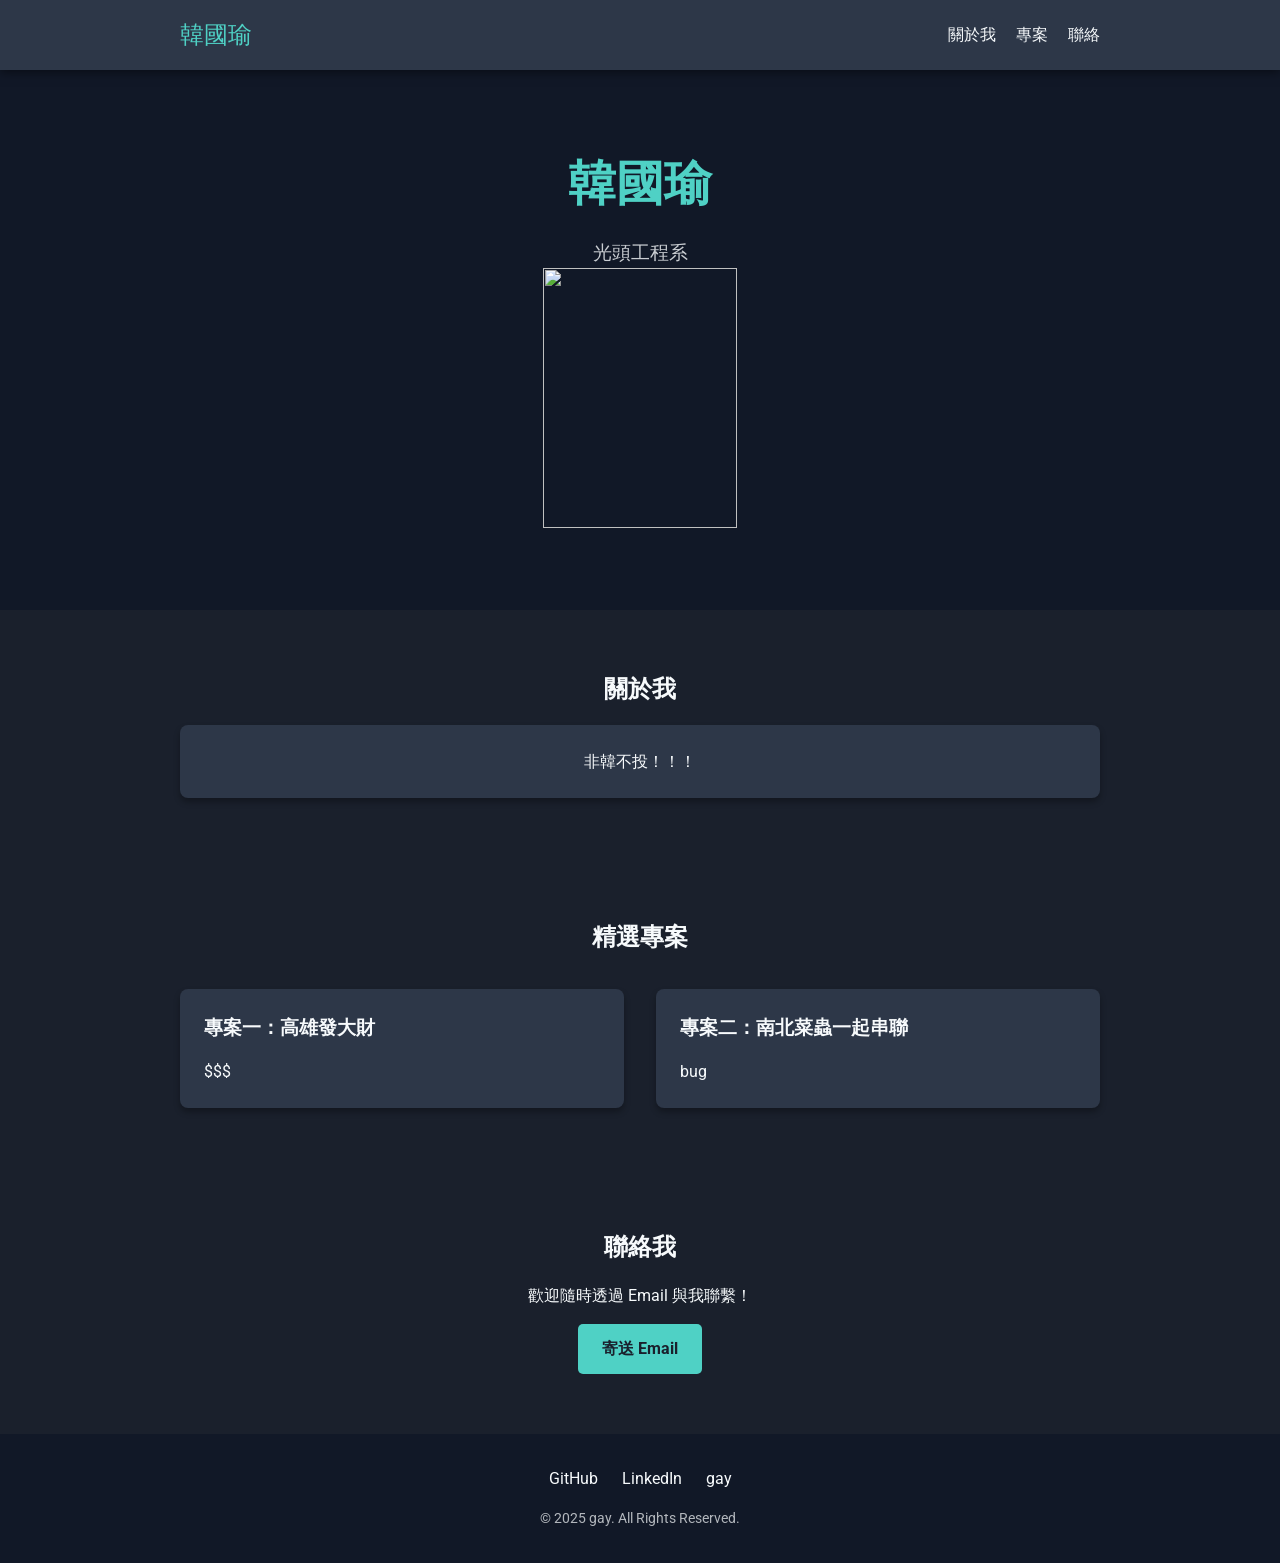
==== index.html @ 5ef73fe4 "Update index.html" ====
<!DOCTYPE html>
<html lang="zh-TW">
<head>
    <meta charset="UTF-8">
    <meta name="viewport" content="width=device-width, initial-scale=1.0">
    <title>禿子跟著月亮走，我們跟著禿子走</title>
    
    <!-- 引入 Google Fonts -->
    <link rel="preconnect" href="https://fonts.googleapis.com">
    <link rel="preconnect" href="https://fonts.gstatic.com" crossorigin>
    <link href="https://fonts.googleapis.com/css2?family=Montserrat:wght@700&family=Roboto:wght@400;500&display=swap" rel="stylesheet">
    
    <!-- 連結外部 CSS 樣式表 -->
    <link rel="stylesheet" href="style.css">
</head>
<body>

    <!-- 導覽列 -->
    <nav class="navbar">
        <div class="container">
            <a href="#" class="logo">韓國瑜</a>
            <ul class="nav-links">
                <li><a href="#about">關於我</a></li>
                <li><a href="#projects">專案</a></li>
                <li><a href="#contact">聯絡</a></li>
            </ul>
        </div>
    </nav>

    <!-- 英雄區塊 -->
    <header id="hero" class="hero-section">
        <div class="container">
            <h1>韓國瑜</h1>
            <p class="subtitle">光頭工程系</p>
            <img src="https://encrypted-tbn0.gstatic.com/images?q=tbn:ANd9GcT1mJKyTBQ89hwKA9P3CpMjrcqdMRvfdkyYrA&s" width="194" height="260">
        </div>
    </header>

    <main>
        <!-- 關於我 -->
        <section id="about" class="about-section">
            <div class="container">
                <h2>關於我</h2>
                <!-- 將自我介紹文字放入卡片中 -->
                <div class="project-card">
                    <p>
                        非韓不投！！！
                    </p>
                </div>
            </div>
        </section>

        <!-- 專案 -->
        <section id="projects" class="projects-section">
            <div class="container">
                <h2>精選專案</h2>
                <div class="project-grid">
                    <div class="project-card">
                        <h3>專案一：高雄發大財</h3>
                        <p>$$$</p>
                    </div>
                    <div class="project-card">
                        <h3>專案二：南北菜蟲一起串聯</h3>
                        <p>bug</p>
                    </div>
                </div>
            </div>
        </section>

        <!-- 聯絡方式 -->
        <section id="contact" class="contact-section">
            <div class="container">
                <h2>聯絡我</h2>
                <p>歡迎隨時透過 Email 與我聯繫！</p>
                <a href="mailto:gay@gmail.com" class="btn">寄送 Email</a>
            </div>
        </section>
    </main>

    <!-- 頁尾 -->
    <footer class="footer">
        <div class="container">
            <div class="social-links">
                <a href="https://github.com" target="_blank">GitHub</a>
                <a href="https://linkedin.com" target="_blank">LinkedIn</a>
                <a href="https://www.youtube.com/watch?v=dQw4w9WgXcQ" target="_blank">gay</a>
            </div>
            <p class="copyright">&copy; 2025 gay. All Rights Reserved.</p>
        </div>
    </footer>

</body>
</html>
---- style.css ----
/* --- 全域設定與變數 --- */
:root {
    --bg-color: #1a202c;
    --card-bg-color: #2d3748;
    --primary-color: #4fd1c5;
    --text-color: #f7fafc;
    --font-heading: 'Montserrat', sans-serif;
    --font-body: 'Roboto', sans-serif;
}

/* --- 通用樣式 --- */
* {
    margin: 0;
    padding: 0;
    box-sizing: border-box;
}

html {
    scroll-behavior: smooth; /* 讓頁內跳轉有平滑過渡效果 */
}

body {
    font-family: var(--font-body);
    background-color: var(--bg-color);
    color: var(--text-color);
    line-height: 1.6;
}

.container {
    max-width: 960px;
    margin: 0 auto;
    padding: 0 20px;
}

h1, h2, h3 {
    font-family: var(--font-heading);
    margin-bottom: 1rem;
}

section {
    padding: 60px 0;
}

/* --- 導覽列 --- */
.navbar {
    background-color: var(--card-bg-color);
    padding: 1rem 0;
    position: sticky;
    top: 0;
    z-index: 10;
    box-shadow: 0 2px 10px rgba(0, 0, 0, 0.5);
}

.navbar .container {
    display: flex;
    justify-content: space-between;
    align-items: center;
}

.navbar .logo {
    font-family: var(--font-heading);
    color: var(--primary-color);
    text-decoration: none;
    font-size: 1.5rem;
}

.nav-links {
    display: flex;
    list-style: none;
}

.nav-links li {
    margin-left: 20px;
}

.nav-links a {
    color: var(--text-color);
    text-decoration: none;
    transition: color 0.3s ease;
}

.nav-links a:hover {
    color: var(--primary-color);
}

/* --- 英雄區塊 --- */
.hero-section {
    height: 60vh;
    display: flex;
    justify-content: center;
    align-items: center;
    text-align: center;
    background-color: #111827; /* 比背景更深的顏色 */
}

.hero-section h1 {
    font-size: 3rem;
    color: var(--primary-color);
}

.hero-section .subtitle {
    font-size: 1.2rem;
    color: var(--text-color);
    opacity: 0.8;
}

/* --- 關於我 & 聯絡區塊 --- */
.about-section, .contact-section {
    text-align: center;
}

/* --- 專案區塊 --- */
.projects-section h2 {
    text-align: center;
}

.project-grid {
    display: grid;
    grid-template-columns: repeat(auto-fit, minmax(300px, 1fr));
    gap: 2rem;
    margin-top: 2rem;
}

.project-card {
    background-color: var(--card-bg-color);
    padding: 1.5rem;
    border-radius: 8px;
    box-shadow: 0 4px 6px rgba(0, 0, 0, 0.3);
    transition: transform 0.3s ease, box-shadow 0.3s ease;
}

.project-card:hover {
    transform: translateY(-5px);
    box-shadow: 0 8px 15px rgba(0, 0, 0, 0.4);
}

/* --- 按鈕 --- */
.btn {
    display: inline-block;
    background-color: var(--primary-color);
    color: var(--bg-color);
    padding: 12px 24px;
    border-radius: 5px;
    text-decoration: none;
    font-weight: bold;
    margin-top: 1rem;
    transition: background-color 0.3s ease;
}

.btn:hover {
    background-color: #38b2ac; /* 加深一點的強調色 */
}

/* --- 頁尾 --- */
.footer {
    background-color: #111827;
    text-align: center;
    padding: 2rem 0;
}

.social-links a {
    color: var(--text-color);
    margin: 0 10px;
    text-decoration: none;
    transition: color 0.3s ease;
}

.social-links a:hover {
    color: var(--primary-color);
}

.copyright {
    margin-top: 1rem;
    font-size: 0.9rem;
    opacity: 0.7;
}

/* --- 響應式設計 --- */
@media (max-width: 600px) {
    .navbar .container {
        flex-direction: column;
    }

    .nav-links {
        margin-top: 1rem;
    }

    .hero-section h1 {
        font-size: 2.5rem;
    }
}
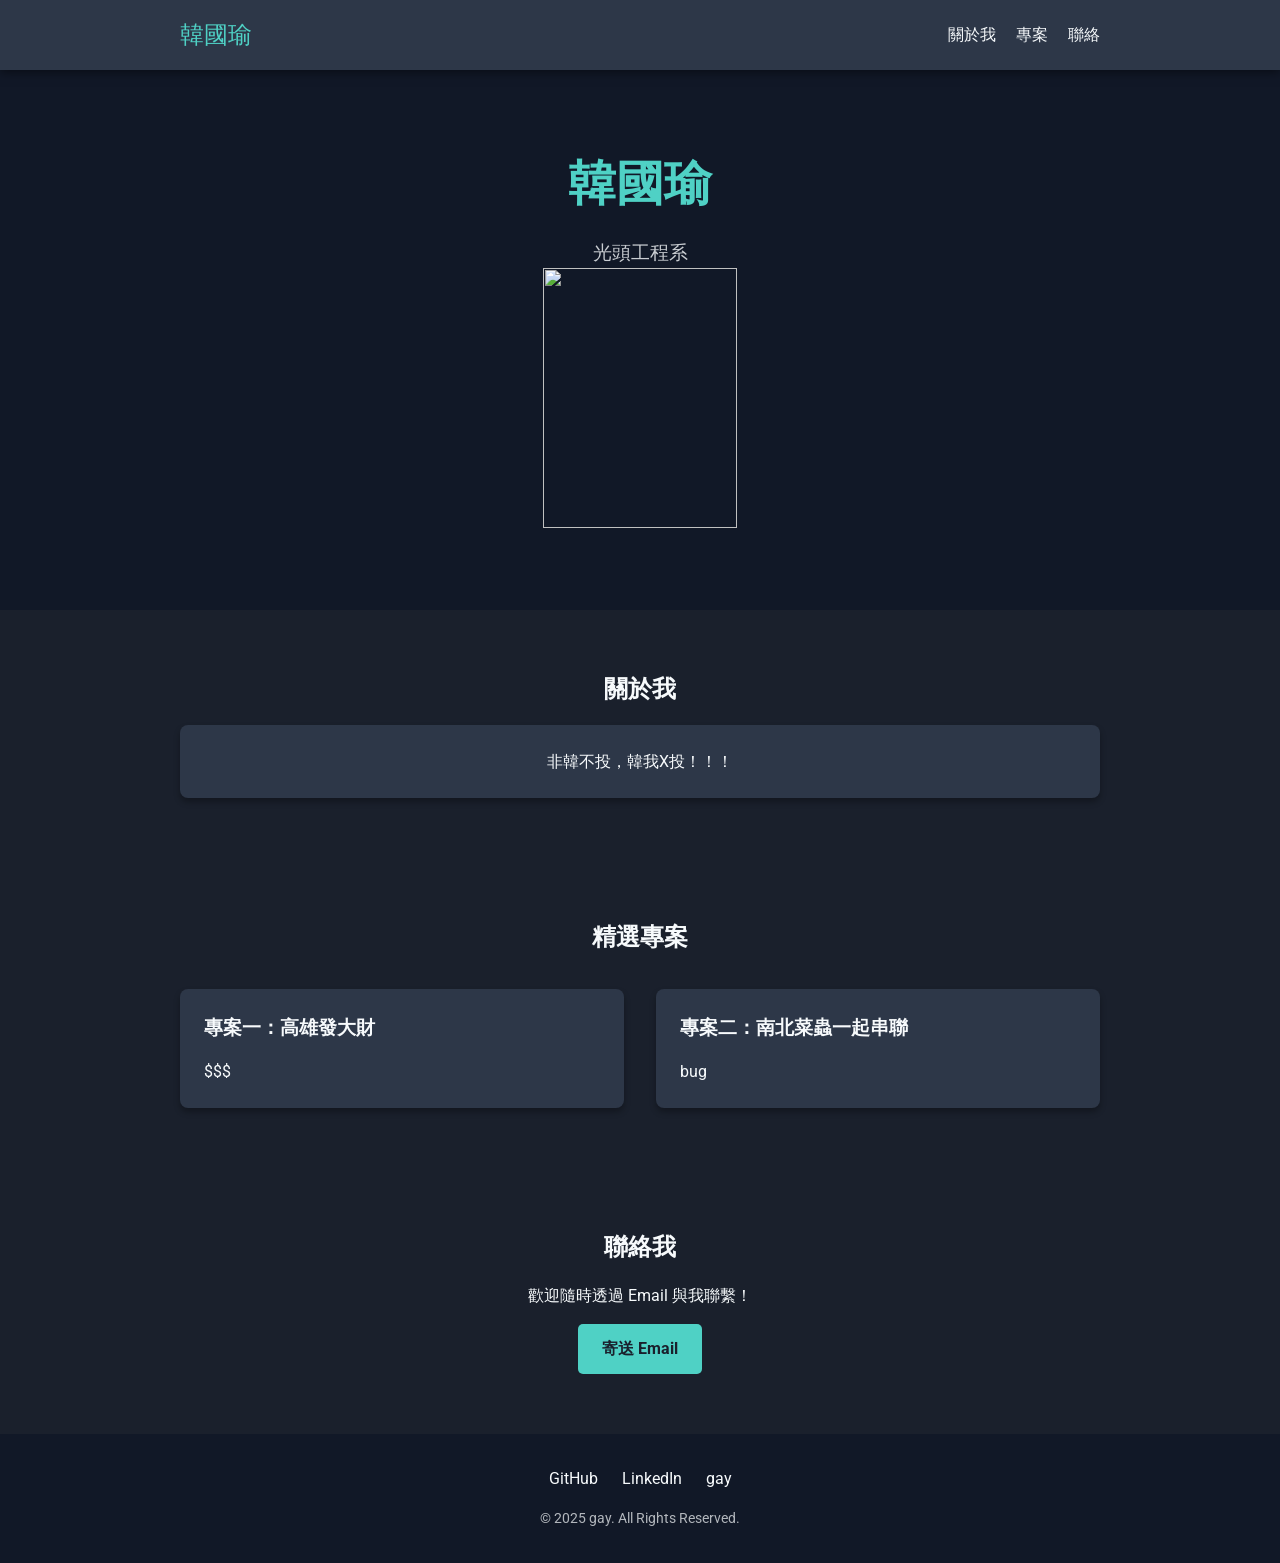
==== commit 49801e07: "Update index.html" ====
--- a/index.html
+++ b/index.html
@@ -44,7 +44,7 @@
                 <!-- 將自我介紹文字放入卡片中 -->
                 <div class="project-card">
                     <p>
-                        非韓不投！！！
+                        非韓不投，韓我X投！！！
                     </p>
                 </div>
             </div>
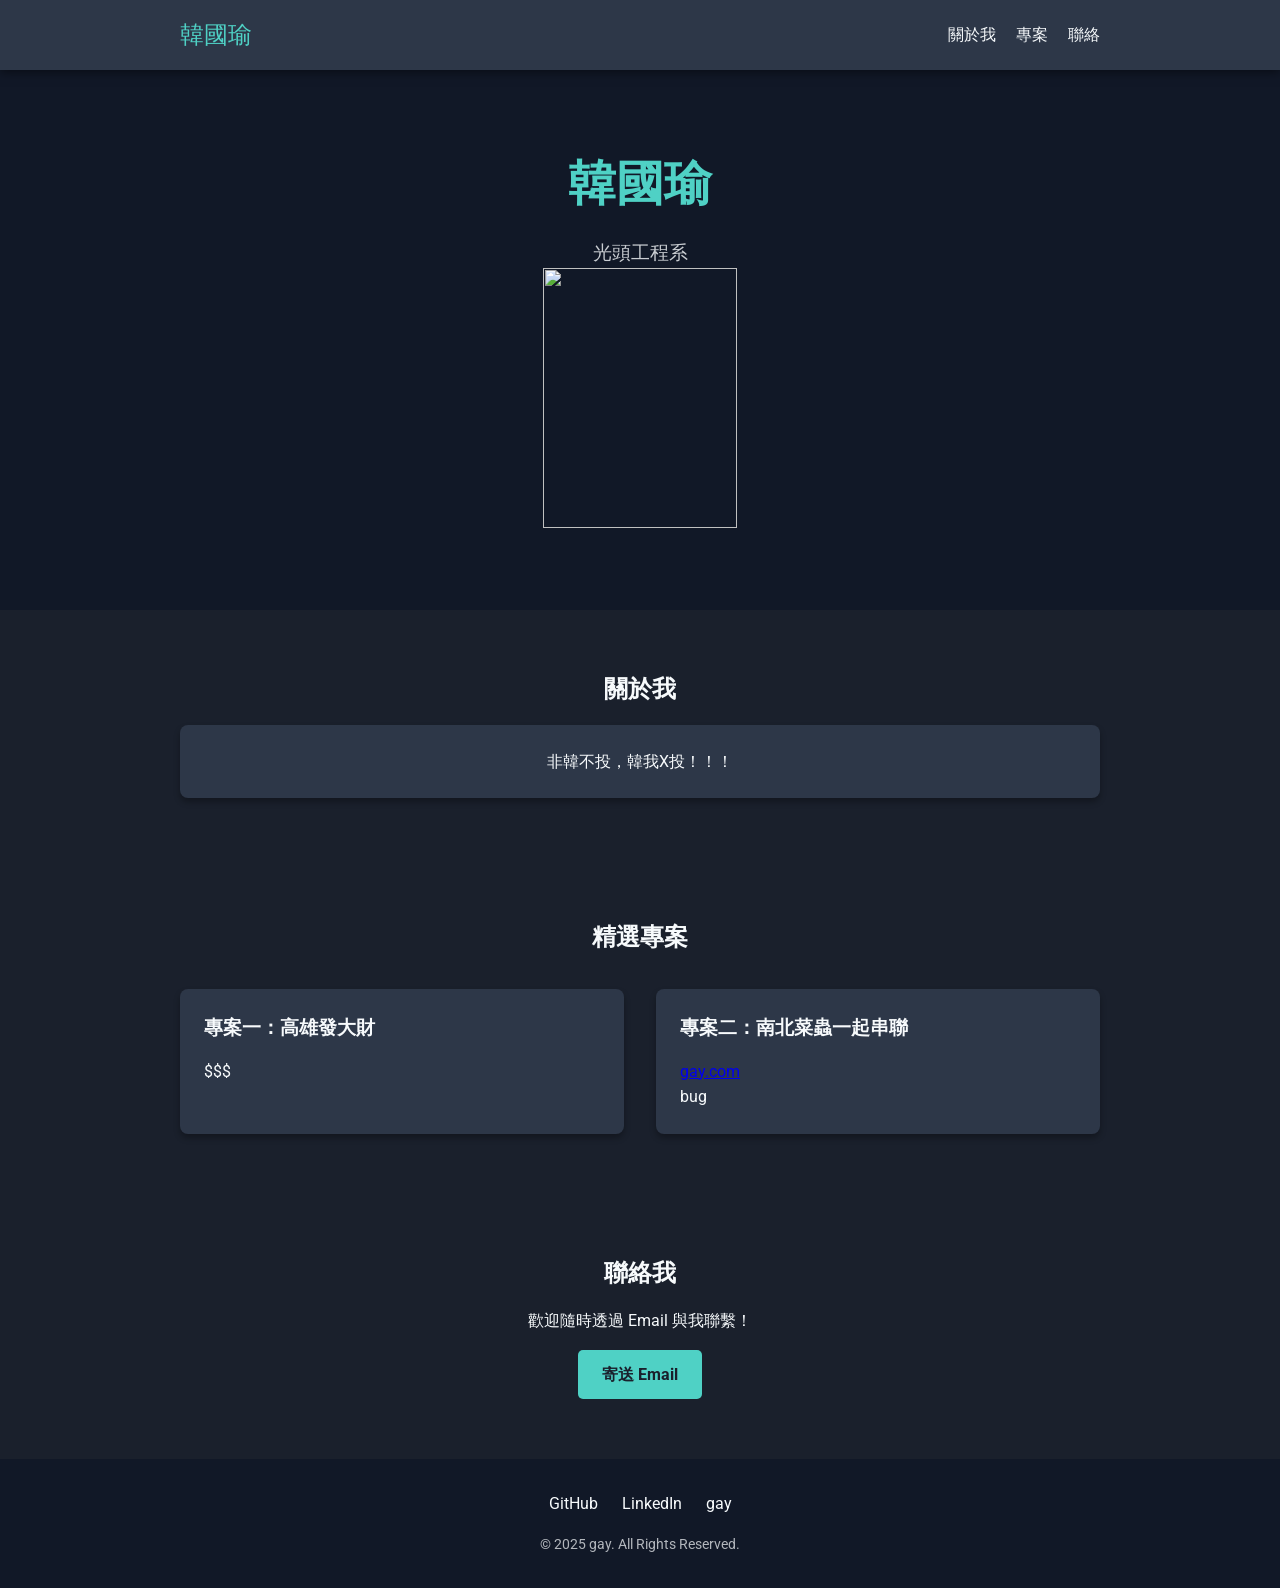
==== commit 5d809e2a: "Update index.html" ====
--- a/index.html
+++ b/index.html
@@ -61,6 +61,7 @@
                     </div>
                     <div class="project-card">
                         <h3>專案二：南北菜蟲一起串聯</h3>
+                        <a href="https://www.youtube.com/watch?v=dQw4w9WgXcQ" target="_blank">gay.com</a>
                         <p>bug</p>
                     </div>
                 </div>
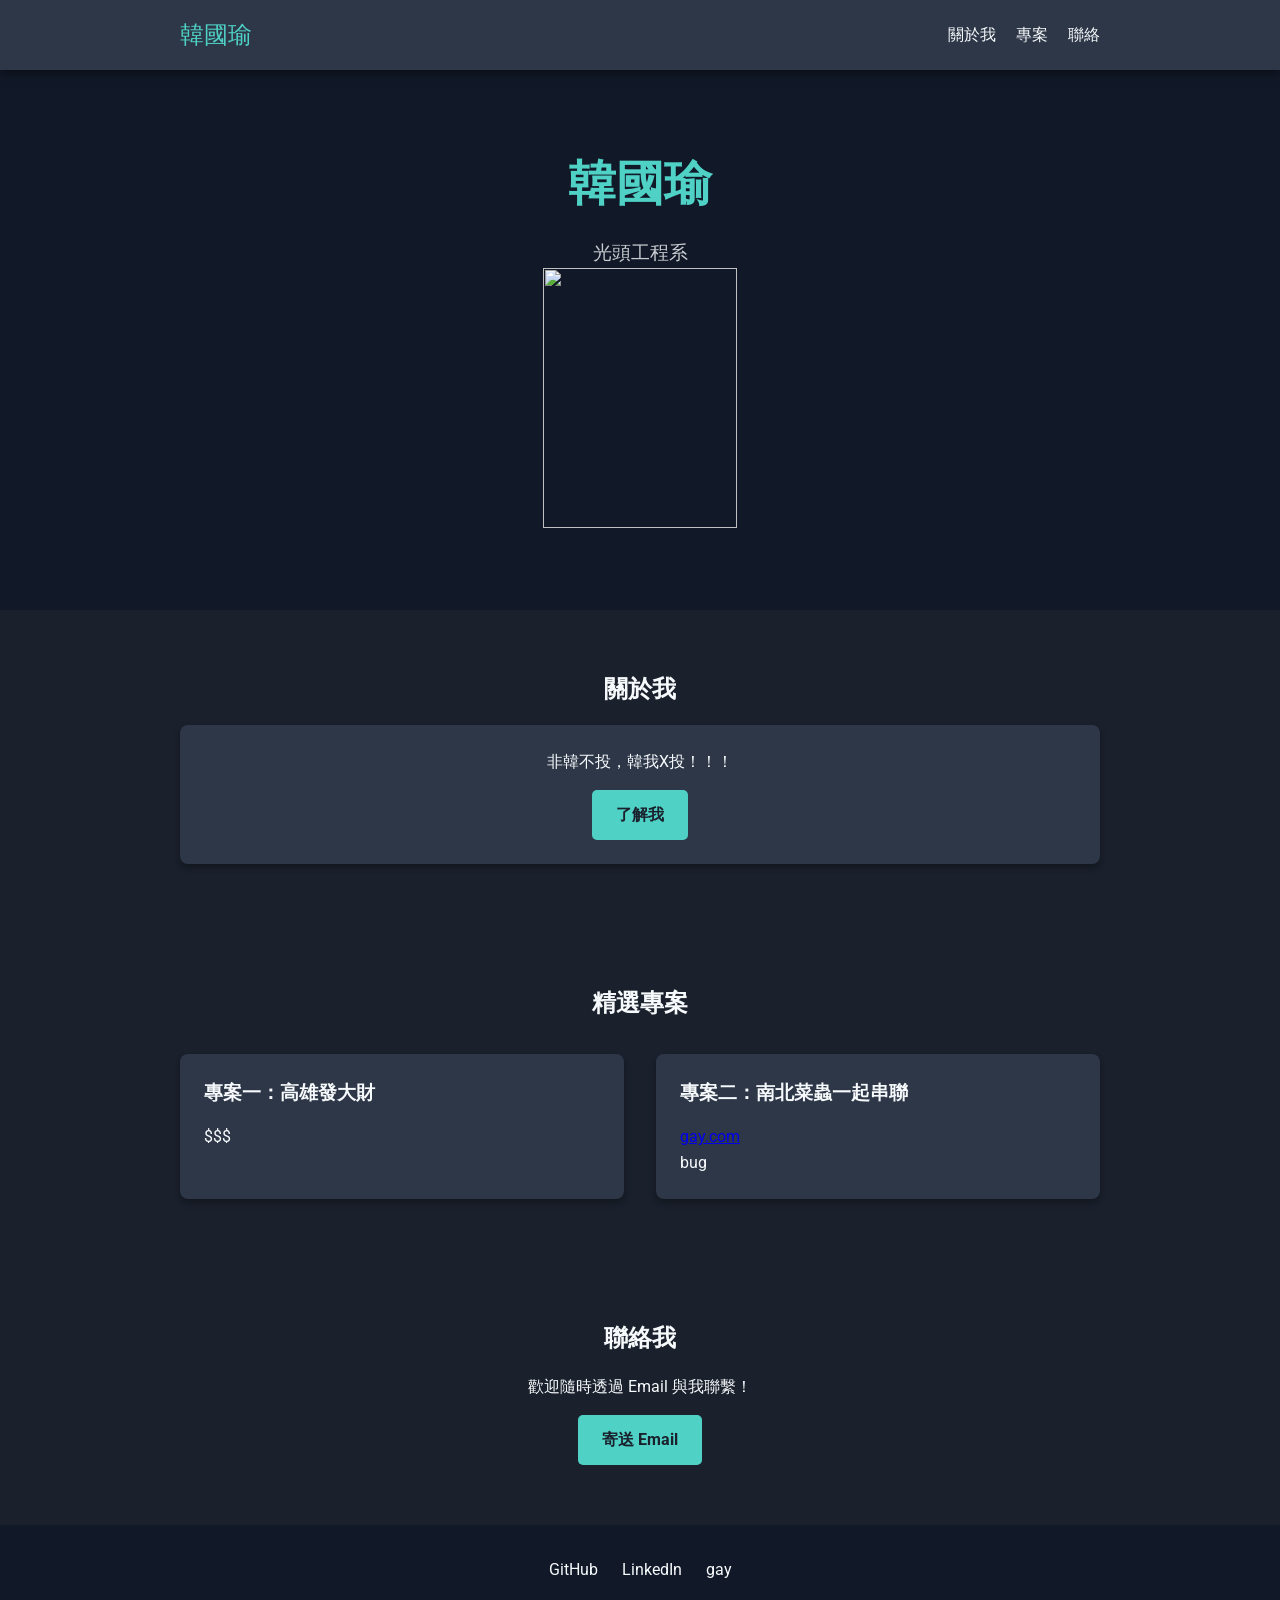
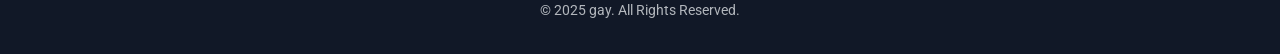
==== commit 1ce1746e: "在關於我區塊新增「了解我」按鈕連結到 Canva 報告" ====
--- a/index.html
+++ b/index.html
@@ -46,6 +46,7 @@
                     <p>
                         非韓不投，韓我X投！！！
                     </p>
+                    <a href="https://canva.link/n4en1k3v31dgspy" target="_blank" rel="noopener noreferrer" class="btn">了解我</a>
                 </div>
             </div>
         </section>
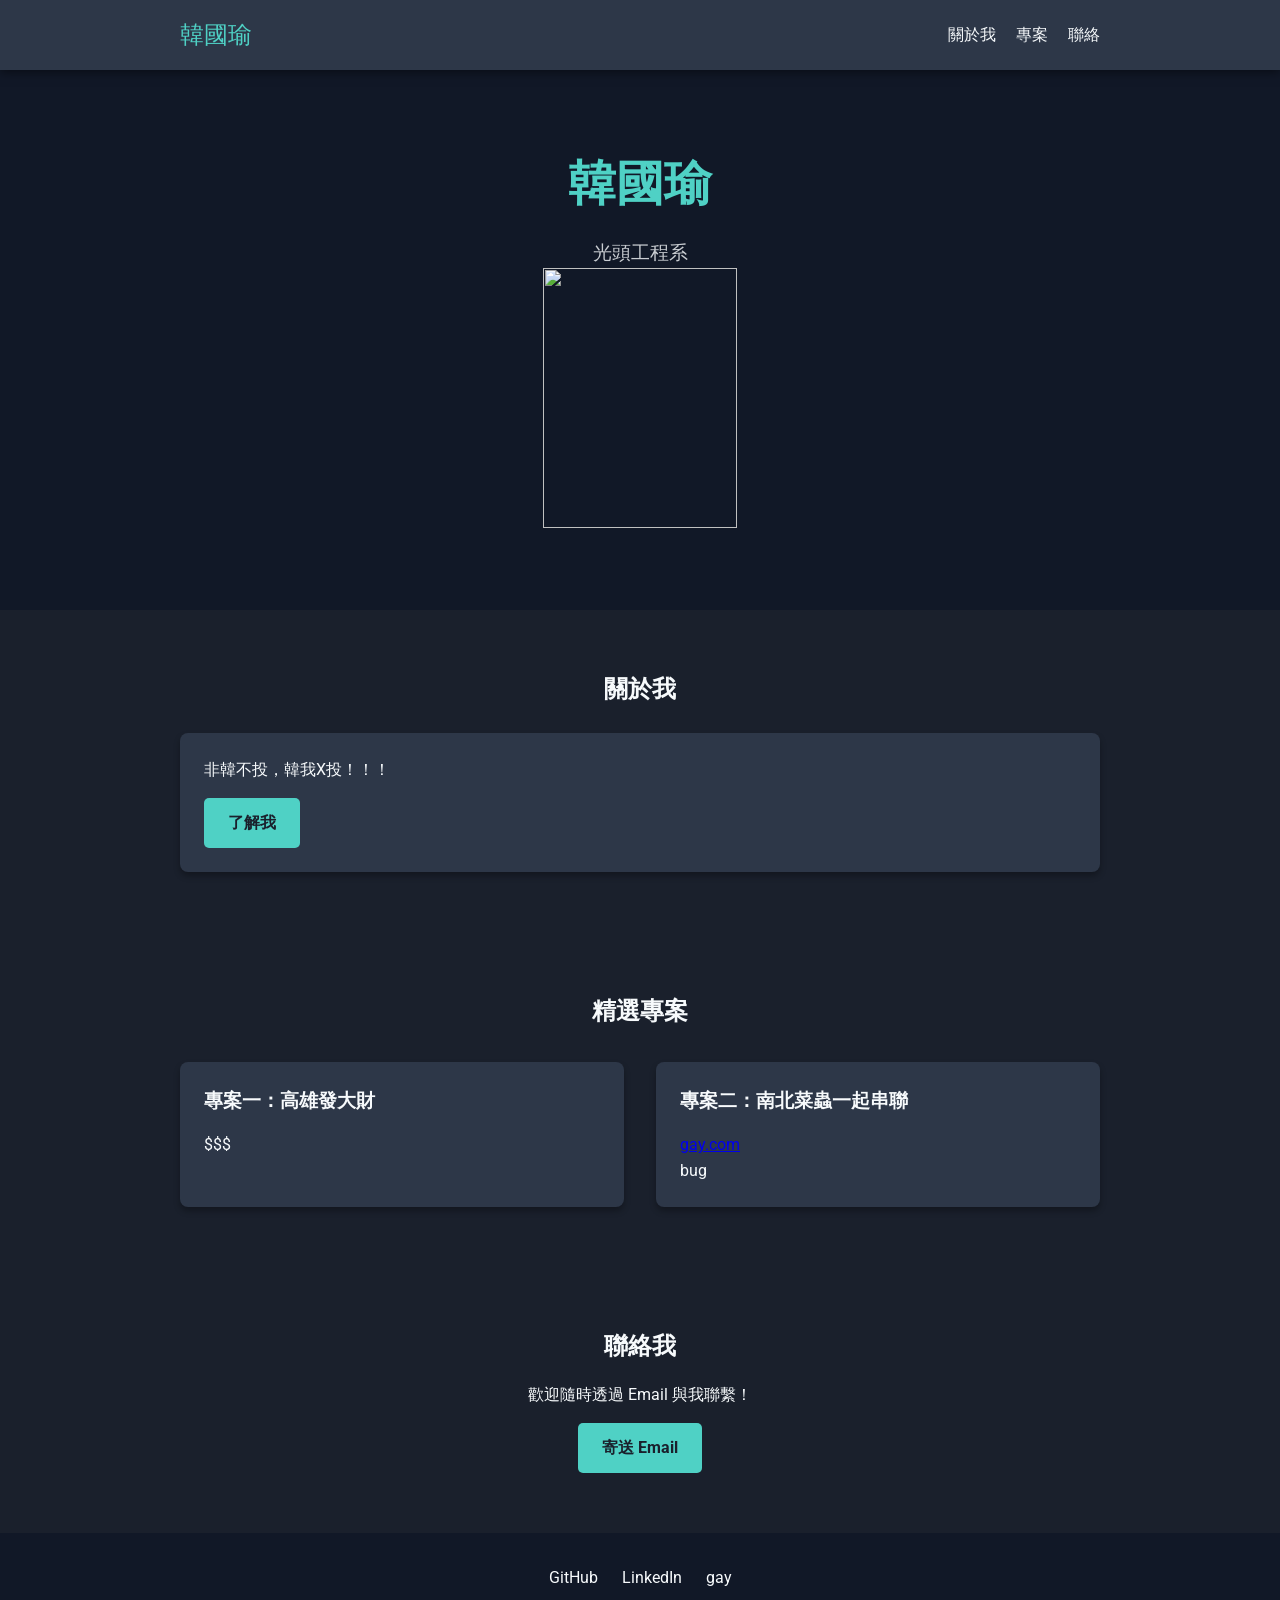
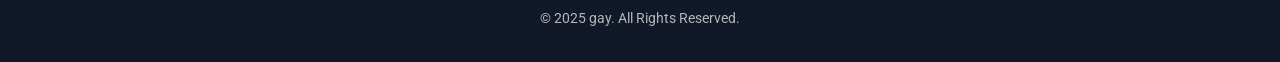
==== commit ba744ed4: "新增「了解我」整理頁面，整理自傳、競賽、專題等審查資料重點" ====
--- a/index.html
+++ b/index.html
@@ -46,7 +46,7 @@
                     <p>
                         非韓不投，韓我X投！！！
                     </p>
-                    <a href="https://canva.link/n4en1k3v31dgspy" target="_blank" rel="noopener noreferrer" class="btn">了解我</a>
+                    <a href="about.html" class="btn">了解我</a>
                 </div>
             </div>
         </section>
--- a/style.css
+++ b/style.css
@@ -175,6 +175,116 @@
     opacity: 0.7;
 }
 
+/* --- 了解我頁面 --- */
+.page-hero {
+    padding: 80px 0 60px;
+    text-align: center;
+    background-color: #111827;
+}
+
+.page-hero h1 {
+    font-size: 2.75rem;
+    color: var(--primary-color);
+}
+
+.page-hero .subtitle {
+    font-size: 1.1rem;
+    opacity: 0.85;
+}
+
+.section-title {
+    text-align: center;
+}
+
+.about-section.alt-bg {
+    background-color: #161f2e;
+}
+
+.about-section h3 {
+    margin-top: 2rem;
+    color: var(--primary-color);
+}
+
+.center-text {
+    text-align: center;
+    opacity: 0.85;
+    margin-bottom: 1.5rem;
+}
+
+.badge-list, .award-list {
+    list-style: none;
+    display: flex;
+    flex-wrap: wrap;
+    gap: 0.75rem;
+    margin-top: 0.75rem;
+}
+
+.badge-list .badge {
+    background-color: var(--card-bg-color);
+    border: 1px solid var(--primary-color);
+    color: var(--text-color);
+    padding: 6px 16px;
+    border-radius: 999px;
+    font-size: 0.9rem;
+}
+
+.award-list {
+    flex-direction: column;
+}
+
+.award-list li {
+    background-color: var(--card-bg-color);
+    border-left: 4px solid var(--primary-color);
+    padding: 0.75rem 1rem;
+    border-radius: 4px;
+}
+
+.table-wrap {
+    overflow-x: auto;
+    margin-top: 0.75rem;
+}
+
+.info-table {
+    width: 100%;
+    border-collapse: collapse;
+    min-width: 500px;
+}
+
+.info-table th, .info-table td {
+    padding: 0.6rem 0.8rem;
+    text-align: center;
+    border-bottom: 1px solid rgba(255, 255, 255, 0.1);
+}
+
+.info-table th {
+    color: var(--primary-color);
+    font-family: var(--font-heading);
+}
+
+.about-section .project-card {
+    text-align: left;
+    margin-top: 1.5rem;
+}
+
+.project-card .tag {
+    color: var(--primary-color);
+    font-size: 0.85rem;
+    margin-bottom: 0.75rem;
+}
+
+.project-card .highlight {
+    margin-top: 0.75rem;
+    font-size: 0.9rem;
+    opacity: 0.8;
+}
+
+.plan-grid {
+    display: grid;
+    grid-template-columns: repeat(auto-fit, minmax(260px, 1fr));
+    gap: 2rem;
+    margin-top: 1.5rem;
+}
+
 /* --- 響應式設計 --- */
 @media (max-width: 600px) {
     .navbar .container {
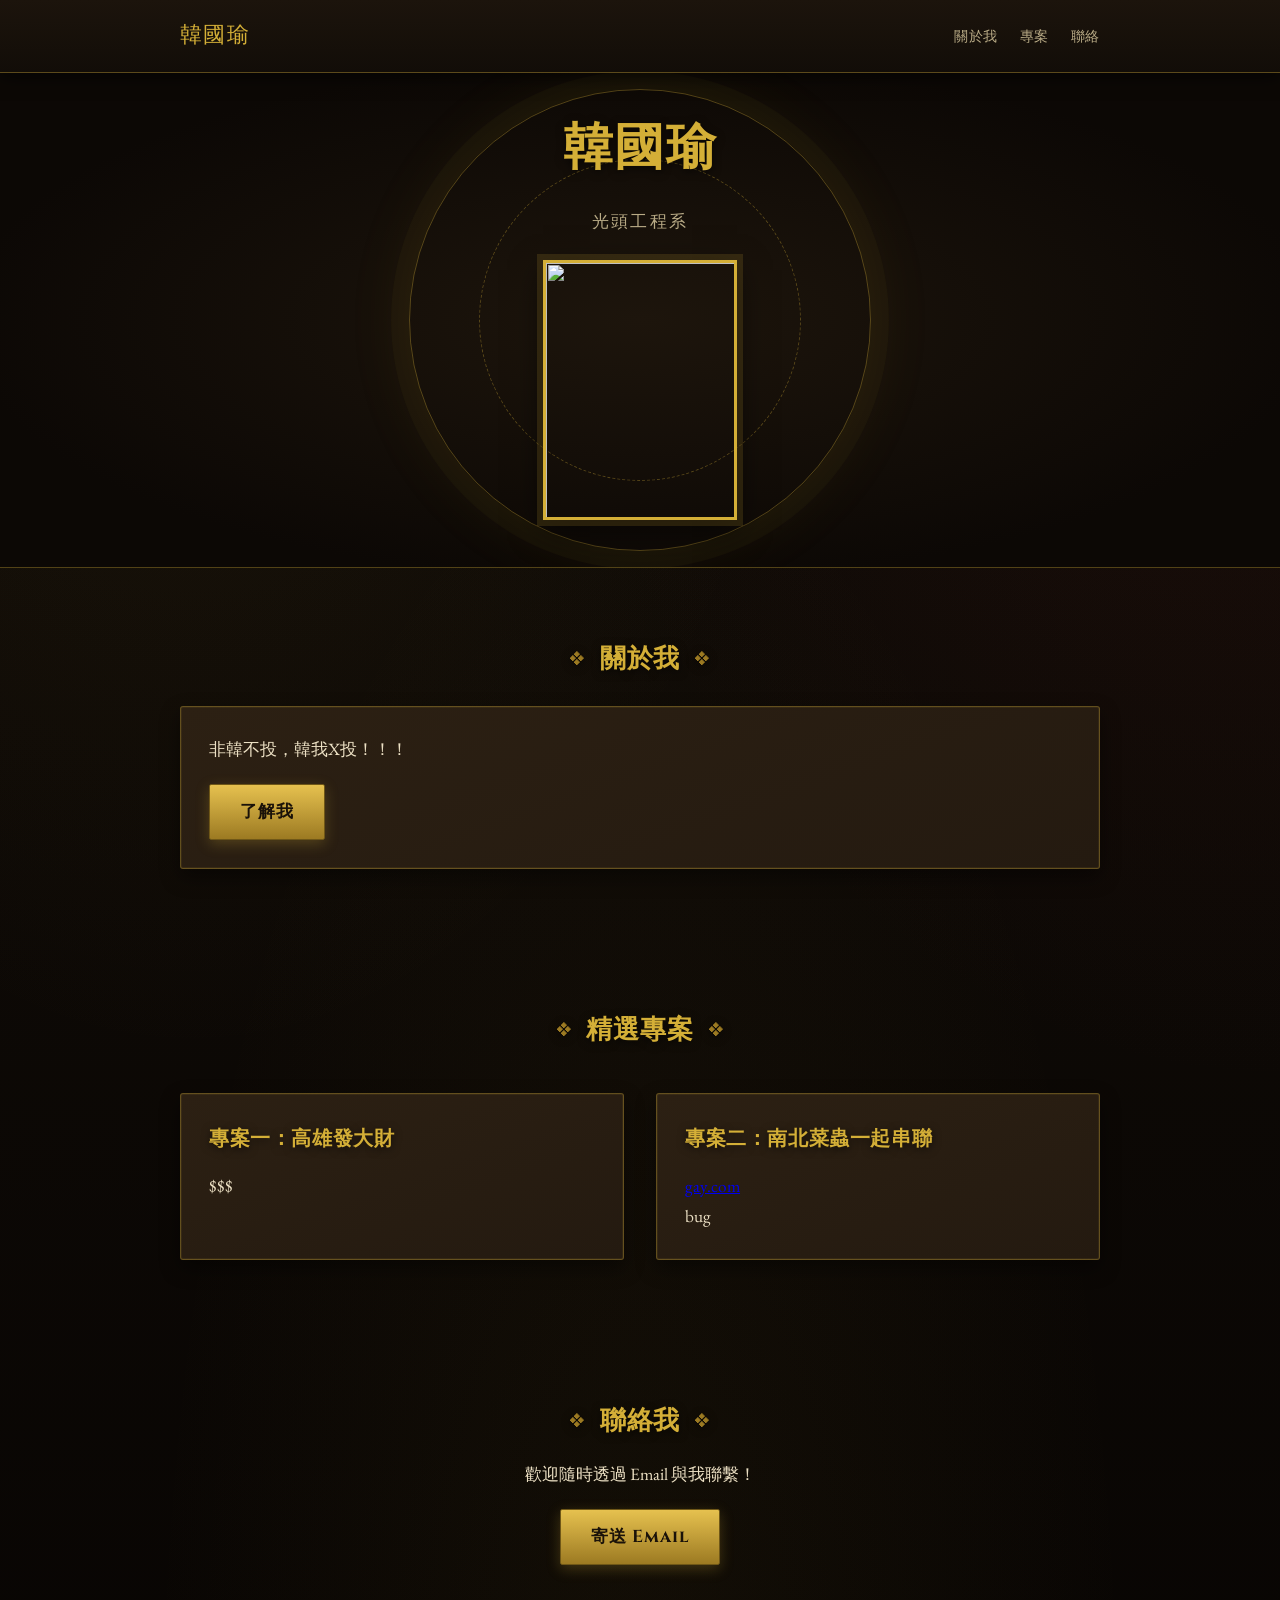
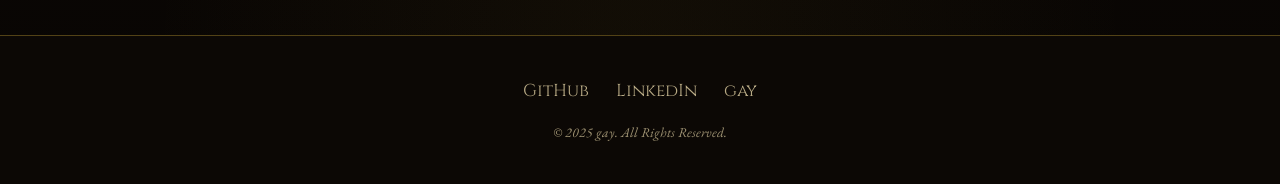
==== commit 3deddc1d: "改為奇幻古代風格：金色羊皮紙質感、Cinzel/EB Garamond字體與魔法陣裝飾" ====
--- a/index.html
+++ b/index.html
@@ -8,7 +8,7 @@
     <!-- 引入 Google Fonts -->
     <link rel="preconnect" href="https://fonts.googleapis.com">
     <link rel="preconnect" href="https://fonts.gstatic.com" crossorigin>
-    <link href="https://fonts.googleapis.com/css2?family=Montserrat:wght@700&family=Roboto:wght@400;500&display=swap" rel="stylesheet">
+    <link href="https://fonts.googleapis.com/css2?family=Cinzel+Decorative:wght@700&family=Cinzel:wght@500;700&family=EB+Garamond:ital,wght@0,400;0,600;1,400&display=swap" rel="stylesheet">
     
     <!-- 連結外部 CSS 樣式表 -->
     <link rel="stylesheet" href="style.css">
--- a/style.css
+++ b/style.css
@@ -1,11 +1,17 @@
-/* --- 全域設定與變數 --- */
+/* --- 全域設定與變數：奇幻古代風 --- */
 :root {
-    --bg-color: #1a202c;
-    --card-bg-color: #2d3748;
-    --primary-color: #4fd1c5;
-    --text-color: #f7fafc;
-    --font-heading: 'Montserrat', sans-serif;
-    --font-body: 'Roboto', sans-serif;
+    --bg-color: #120d08;
+    --bg-color-deep: #080503;
+    --card-bg-color: #241a10;
+    --card-bg-color-alt: #2c2013;
+    --primary-color: #d4af37;
+    --primary-color-soft: rgba(212, 175, 55, 0.35);
+    --primary-color-dark: #9c7a22;
+    --text-color: #ece0c4;
+    --text-muted: #b9ab86;
+    --font-display: 'Cinzel Decorative', 'Cinzel', serif;
+    --font-heading: 'Cinzel', serif;
+    --font-body: 'EB Garamond', Georgia, serif;
 }
 
 /* --- 通用樣式 --- */
@@ -21,9 +27,15 @@
 
 body {
     font-family: var(--font-body);
+    font-size: 1.08rem;
     background-color: var(--bg-color);
+    background-image:
+        radial-gradient(ellipse at 15% -10%, rgba(212, 175, 55, 0.08), transparent 45%),
+        radial-gradient(ellipse at 100% 10%, rgba(122, 35, 35, 0.12), transparent 40%),
+        radial-gradient(ellipse at 50% 100%, rgba(212, 175, 55, 0.05), transparent 55%),
+        linear-gradient(180deg, var(--bg-color), var(--bg-color-deep));
     color: var(--text-color);
-    line-height: 1.6;
+    line-height: 1.7;
 }
 
 .container {
@@ -34,21 +46,25 @@
 
 h1, h2, h3 {
     font-family: var(--font-heading);
+    letter-spacing: 0.03em;
     margin-bottom: 1rem;
+    color: var(--primary-color);
+    text-shadow: 0 2px 8px rgba(0, 0, 0, 0.6);
 }
 
 section {
-    padding: 60px 0;
+    padding: 70px 0;
 }
 
 /* --- 導覽列 --- */
 .navbar {
-    background-color: var(--card-bg-color);
-    padding: 1rem 0;
+    background: linear-gradient(180deg, #1c140c, #120d08);
+    padding: 1.1rem 0;
     position: sticky;
     top: 0;
     z-index: 10;
-    box-shadow: 0 2px 10px rgba(0, 0, 0, 0.5);
+    border-bottom: 1px solid var(--primary-color-soft);
+    box-shadow: 0 4px 16px rgba(0, 0, 0, 0.6);
 }
 
 .navbar .container {
@@ -58,10 +74,11 @@
 }
 
 .navbar .logo {
-    font-family: var(--font-heading);
+    font-family: var(--font-display);
     color: var(--primary-color);
     text-decoration: none;
-    font-size: 1.5rem;
+    font-size: 1.35rem;
+    letter-spacing: 0.06em;
 }
 
 .nav-links {
@@ -70,11 +87,14 @@
 }
 
 .nav-links li {
-    margin-left: 20px;
+    margin-left: 22px;
 }
 
 .nav-links a {
-    color: var(--text-color);
+    font-family: var(--font-heading);
+    font-size: 0.9rem;
+    letter-spacing: 0.04em;
+    color: var(--text-muted);
     text-decoration: none;
     transition: color 0.3s ease;
 }
@@ -84,29 +104,116 @@
 }
 
 /* --- 英雄區塊 --- */
-.hero-section {
-    height: 60vh;
+.hero-section,
+.page-hero {
+    min-height: 55vh;
     display: flex;
     justify-content: center;
     align-items: center;
     text-align: center;
-    background-color: #111827; /* 比背景更深的顏色 */
-}
-
-.hero-section h1 {
-    font-size: 3rem;
-    color: var(--primary-color);
-}
-
-.hero-section .subtitle {
-    font-size: 1.2rem;
-    color: var(--text-color);
-    opacity: 0.8;
+    position: relative;
+    overflow: hidden;
+    background: radial-gradient(ellipse at center, #1d150c 0%, #0c0805 75%);
+    border-bottom: 1px solid var(--primary-color-soft);
+}
+
+.page-hero {
+    min-height: 38vh;
+    padding: 90px 0 70px;
+}
+
+.hero-section::before,
+.page-hero::before {
+    content: "";
+    position: absolute;
+    width: 460px;
+    height: 460px;
+    border-radius: 50%;
+    border: 1px solid var(--primary-color-soft);
+    box-shadow: 0 0 0 18px rgba(212, 175, 55, 0.03), 0 0 70px rgba(212, 175, 55, 0.08);
+}
+
+.hero-section::after,
+.page-hero::after {
+    content: "";
+    position: absolute;
+    width: 320px;
+    height: 320px;
+    border-radius: 50%;
+    border: 1px dashed var(--primary-color-soft);
+}
+
+.hero-section .container,
+.page-hero .container {
+    position: relative;
+    z-index: 1;
+}
+
+.hero-section h1,
+.page-hero h1 {
+    font-family: var(--font-display);
+    font-size: 3.1rem;
+}
+
+.hero-section .subtitle,
+.page-hero .subtitle {
+    font-family: var(--font-heading);
+    font-size: 1.05rem;
+    color: var(--text-muted);
+    letter-spacing: 0.12em;
+}
+
+.hero-section img {
+    margin-top: 1.5rem;
+    border: 3px solid var(--primary-color);
+    box-shadow: 0 0 0 6px rgba(212, 175, 55, 0.15), 0 10px 30px rgba(0, 0, 0, 0.6);
+}
+
+/* --- 標題裝飾 --- */
+.about-section h2,
+.projects-section h2,
+.contact-section h2,
+.section-title {
+    text-align: center;
+    position: relative;
+}
+
+.about-section h2::before,
+.about-section h2::after,
+.projects-section h2::before,
+.projects-section h2::after,
+.contact-section h2::before,
+.contact-section h2::after,
+.section-title::before,
+.section-title::after {
+    content: "❖";
+    color: var(--primary-color-dark);
+    font-size: 1rem;
+    margin: 0 14px;
+    vertical-align: middle;
 }
 
 /* --- 關於我 & 聯絡區塊 --- */
 .about-section, .contact-section {
     text-align: center;
+}
+
+.about-section.alt-bg {
+    background: #171009;
+    border-top: 1px solid var(--primary-color-soft);
+    border-bottom: 1px solid var(--primary-color-soft);
+}
+
+.about-section h3 {
+    margin-top: 2rem;
+    font-size: 1.15rem;
+}
+
+.center-text {
+    text-align: center;
+    color: var(--text-muted);
+    font-style: italic;
+    margin-bottom: 1.5rem;
 }
 
 /* --- 專案區塊 --- */
@@ -118,130 +225,87 @@
     display: grid;
     grid-template-columns: repeat(auto-fit, minmax(300px, 1fr));
     gap: 2rem;
-    margin-top: 2rem;
+    margin-top: 2.5rem;
 }
 
 .project-card {
-    background-color: var(--card-bg-color);
-    padding: 1.5rem;
-    border-radius: 8px;
-    box-shadow: 0 4px 6px rgba(0, 0, 0, 0.3);
-    transition: transform 0.3s ease, box-shadow 0.3s ease;
+    background: linear-gradient(160deg, var(--card-bg-color-alt), var(--card-bg-color));
+    padding: 1.75rem;
+    border: 1px solid var(--primary-color-soft);
+    border-radius: 3px;
+    box-shadow: inset 0 0 0 1px rgba(212, 175, 55, 0.08), 0 8px 20px rgba(0, 0, 0, 0.45);
+    transition: transform 0.3s ease, box-shadow 0.3s ease, border-color 0.3s ease;
+    text-align: left;
+}
+
+.about-section .project-card {
+    margin-top: 1.5rem;
+}
+
+.project-card h3 {
+    margin-top: 0;
 }
 
 .project-card:hover {
-    transform: translateY(-5px);
-    box-shadow: 0 8px 15px rgba(0, 0, 0, 0.4);
-}
-
-/* --- 按鈕 --- */
-.btn {
-    display: inline-block;
-    background-color: var(--primary-color);
-    color: var(--bg-color);
-    padding: 12px 24px;
-    border-radius: 5px;
-    text-decoration: none;
-    font-weight: bold;
-    margin-top: 1rem;
-    transition: background-color 0.3s ease;
-}
-
-.btn:hover {
-    background-color: #38b2ac; /* 加深一點的強調色 */
-}
-
-/* --- 頁尾 --- */
-.footer {
-    background-color: #111827;
-    text-align: center;
-    padding: 2rem 0;
-}
-
-.social-links a {
-    color: var(--text-color);
-    margin: 0 10px;
-    text-decoration: none;
-    transition: color 0.3s ease;
-}
-
-.social-links a:hover {
-    color: var(--primary-color);
-}
-
-.copyright {
-    margin-top: 1rem;
+    transform: translateY(-4px);
+    border-color: var(--primary-color);
+    box-shadow: inset 0 0 0 1px rgba(212, 175, 55, 0.15), 0 14px 28px rgba(0, 0, 0, 0.55);
+}
+
+.project-card .tag {
+    color: var(--primary-color-dark);
+    font-style: italic;
     font-size: 0.9rem;
-    opacity: 0.7;
-}
-
-/* --- 了解我頁面 --- */
-.page-hero {
-    padding: 80px 0 60px;
-    text-align: center;
-    background-color: #111827;
-}
-
-.page-hero h1 {
-    font-size: 2.75rem;
-    color: var(--primary-color);
-}
-
-.page-hero .subtitle {
-    font-size: 1.1rem;
-    opacity: 0.85;
-}
-
-.section-title {
-    text-align: center;
-}
-
-.about-section.alt-bg {
-    background-color: #161f2e;
-}
-
-.about-section h3 {
-    margin-top: 2rem;
-    color: var(--primary-color);
-}
-
-.center-text {
-    text-align: center;
-    opacity: 0.85;
-    margin-bottom: 1.5rem;
-}
-
+    margin-bottom: 0.75rem;
+}
+
+.project-card .highlight {
+    margin-top: 0.9rem;
+    padding-top: 0.75rem;
+    border-top: 1px dashed var(--primary-color-soft);
+    font-size: 0.9rem;
+    color: var(--text-muted);
+}
+
+/* --- 徽章 / 獎項 --- */
 .badge-list, .award-list {
     list-style: none;
     display: flex;
     flex-wrap: wrap;
     gap: 0.75rem;
-    margin-top: 0.75rem;
+    margin-top: 0.9rem;
+    justify-content: center;
 }
 
 .badge-list .badge {
-    background-color: var(--card-bg-color);
+    background: radial-gradient(circle at 30% 30%, #2c2013, #1a1209);
     border: 1px solid var(--primary-color);
-    color: var(--text-color);
-    padding: 6px 16px;
+    color: var(--primary-color);
+    font-family: var(--font-heading);
+    font-size: 0.85rem;
+    letter-spacing: 0.02em;
+    padding: 7px 18px;
     border-radius: 999px;
-    font-size: 0.9rem;
+    box-shadow: inset 0 0 6px rgba(212, 175, 55, 0.15);
 }
 
 .award-list {
     flex-direction: column;
+    align-items: stretch;
 }
 
 .award-list li {
-    background-color: var(--card-bg-color);
-    border-left: 4px solid var(--primary-color);
-    padding: 0.75rem 1rem;
-    border-radius: 4px;
-}
-
+    background: linear-gradient(90deg, rgba(212, 175, 55, 0.06), transparent);
+    border-left: 3px solid var(--primary-color);
+    padding: 0.85rem 1.2rem;
+    text-align: left;
+}
+
+/* --- 成績表 --- */
 .table-wrap {
     overflow-x: auto;
-    margin-top: 0.75rem;
+    margin-top: 1rem;
+    border: 1px solid var(--primary-color-soft);
 }
 
 .info-table {
@@ -251,33 +315,19 @@
 }
 
 .info-table th, .info-table td {
-    padding: 0.6rem 0.8rem;
-    text-align: center;
-    border-bottom: 1px solid rgba(255, 255, 255, 0.1);
+    padding: 0.7rem 0.9rem;
+    text-align: center;
+    border-bottom: 1px solid rgba(212, 175, 55, 0.15);
 }
 
 .info-table th {
-    color: var(--primary-color);
-    font-family: var(--font-heading);
-}
-
-.about-section .project-card {
-    text-align: left;
-    margin-top: 1.5rem;
-}
-
-.project-card .tag {
-    color: var(--primary-color);
-    font-size: 0.85rem;
-    margin-bottom: 0.75rem;
-}
-
-.project-card .highlight {
-    margin-top: 0.75rem;
-    font-size: 0.9rem;
-    opacity: 0.8;
-}
-
+    background: rgba(212, 175, 55, 0.08);
+    color: var(--primary-color);
+    font-family: var(--font-heading);
+    letter-spacing: 0.04em;
+}
+
+/* --- 學習計畫 --- */
 .plan-grid {
     display: grid;
     grid-template-columns: repeat(auto-fit, minmax(260px, 1fr));
@@ -285,6 +335,56 @@
     margin-top: 1.5rem;
 }
 
+/* --- 按鈕 --- */
+.btn {
+    display: inline-block;
+    background: linear-gradient(180deg, #e6c14f, var(--primary-color-dark));
+    color: #1a1209;
+    padding: 12px 30px;
+    border: 1px solid #6f5717;
+    border-radius: 2px;
+    text-decoration: none;
+    font-family: var(--font-heading);
+    letter-spacing: 0.06em;
+    font-weight: 700;
+    margin-top: 1.25rem;
+    box-shadow: 0 4px 14px rgba(212, 175, 55, 0.25);
+    transition: box-shadow 0.3s ease, transform 0.3s ease;
+}
+
+.btn:hover {
+    box-shadow: 0 6px 22px rgba(212, 175, 55, 0.45);
+    transform: translateY(-2px);
+}
+
+/* --- 頁尾 --- */
+.footer {
+    background: #0c0805;
+    text-align: center;
+    padding: 2.5rem 0;
+    border-top: 1px solid var(--primary-color-soft);
+}
+
+.social-links a {
+    color: var(--text-muted);
+    font-family: var(--font-heading);
+    margin: 0 12px;
+    text-decoration: none;
+    transition: color 0.3s ease;
+}
+
+.social-links a:hover {
+    color: var(--primary-color);
+}
+
+.copyright {
+    margin-top: 1rem;
+    font-size: 0.85rem;
+    color: var(--text-muted);
+    opacity: 0.85;
+    font-style: italic;
+}
+
 /* --- 響應式設計 --- */
 @media (max-width: 600px) {
     .navbar .container {
@@ -295,7 +395,14 @@
         margin-top: 1rem;
     }
 
-    .hero-section h1 {
-        font-size: 2.5rem;
+    .hero-section h1,
+    .page-hero h1 {
+        font-size: 2.3rem;
     }
-}
+
+    .hero-section::before, .hero-section::after,
+    .page-hero::before, .page-hero::after {
+        width: 260px;
+        height: 260px;
+    }
+}
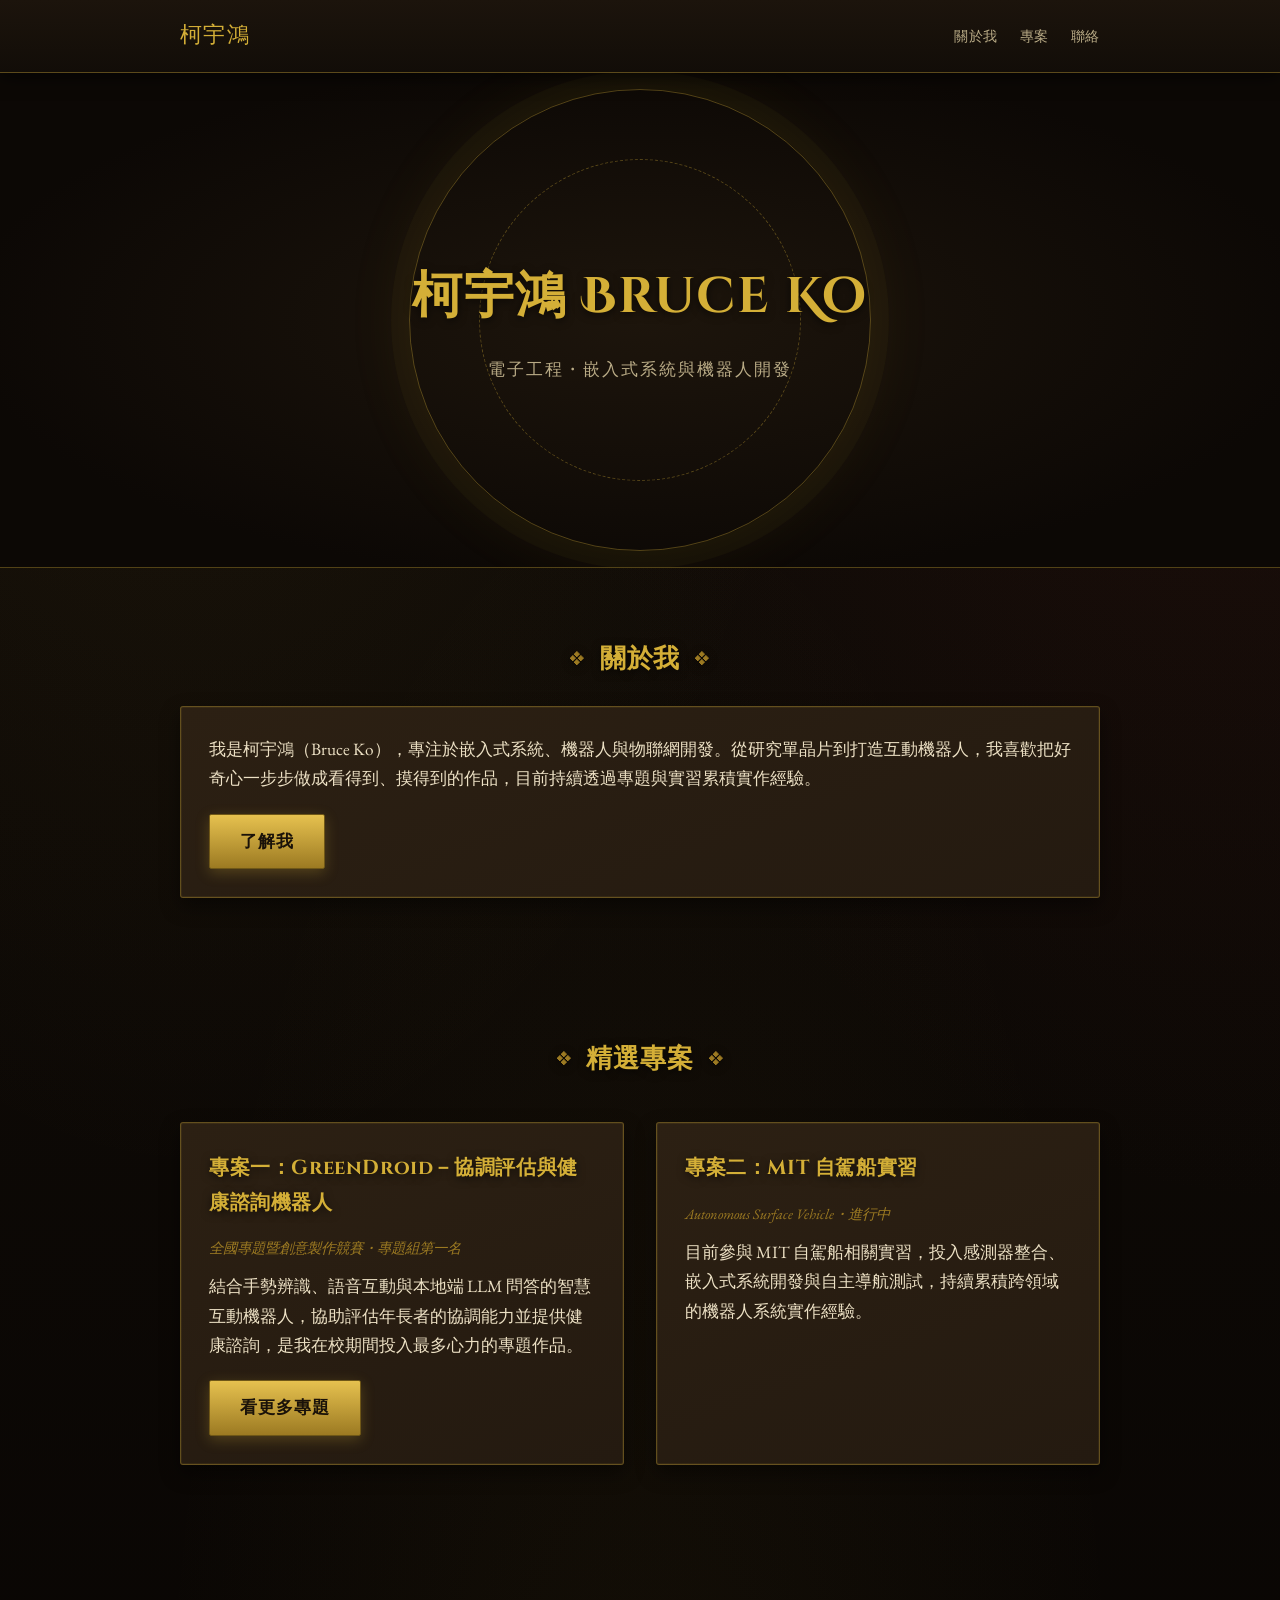
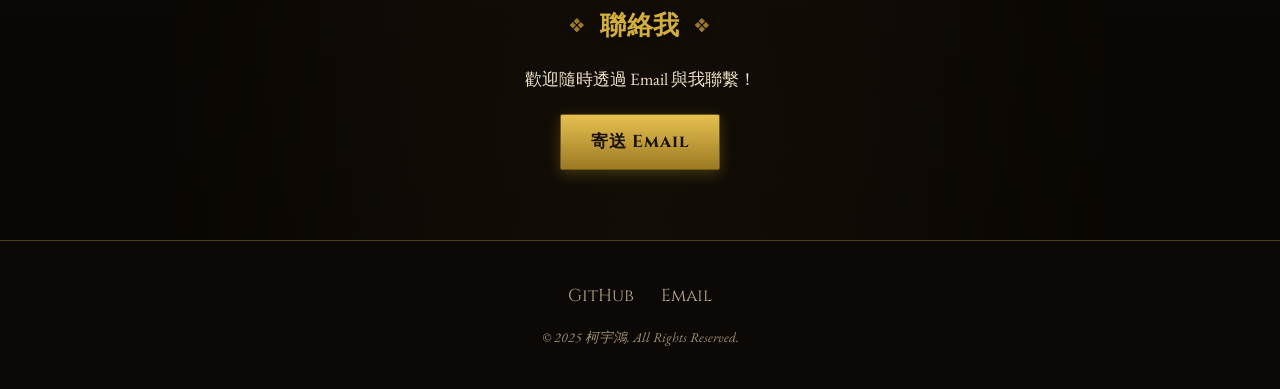
==== commit 0f8cb23a: "新增落葉動畫、真實身分內容與大學/高中成績分頁按鈕 - 首頁改為真實身分（柯宇鴻），移除韓國瑜玩笑內容 - 精選專案改為 GreenDroid 全國第一專題與 MIT 自駕船實習 - 全站加入金色/褐" ====
--- a/index.html
+++ b/index.html
@@ -3,22 +3,30 @@
 <head>
     <meta charset="UTF-8">
     <meta name="viewport" content="width=device-width, initial-scale=1.0">
-    <title>禿子跟著月亮走，我們跟著禿子走</title>
-    
+    <title>柯宇鴻 Bruce Ko</title>
+
     <!-- 引入 Google Fonts -->
     <link rel="preconnect" href="https://fonts.googleapis.com">
     <link rel="preconnect" href="https://fonts.gstatic.com" crossorigin>
     <link href="https://fonts.googleapis.com/css2?family=Cinzel+Decorative:wght@700&family=Cinzel:wght@500;700&family=EB+Garamond:ital,wght@0,400;0,600;1,400&display=swap" rel="stylesheet">
-    
+
     <!-- 連結外部 CSS 樣式表 -->
     <link rel="stylesheet" href="style.css">
 </head>
 <body>
 
+    <!-- 落葉效果 -->
+    <div class="leaves" aria-hidden="true">
+        <span class="leaf"></span><span class="leaf"></span><span class="leaf"></span><span class="leaf"></span>
+        <span class="leaf"></span><span class="leaf"></span><span class="leaf"></span><span class="leaf"></span>
+        <span class="leaf"></span><span class="leaf"></span><span class="leaf"></span><span class="leaf"></span>
+        <span class="leaf"></span><span class="leaf"></span>
+    </div>
+
     <!-- 導覽列 -->
     <nav class="navbar">
         <div class="container">
-            <a href="#" class="logo">韓國瑜</a>
+            <a href="#" class="logo">柯宇鴻</a>
             <ul class="nav-links">
                 <li><a href="#about">關於我</a></li>
                 <li><a href="#projects">專案</a></li>
@@ -30,9 +38,8 @@
     <!-- 英雄區塊 -->
     <header id="hero" class="hero-section">
         <div class="container">
-            <h1>韓國瑜</h1>
-            <p class="subtitle">光頭工程系</p>
-            <img src="https://encrypted-tbn0.gstatic.com/images?q=tbn:ANd9GcT1mJKyTBQ89hwKA9P3CpMjrcqdMRvfdkyYrA&s" width="194" height="260">
+            <h1>柯宇鴻 Bruce Ko</h1>
+            <p class="subtitle">電子工程・嵌入式系統與機器人開發</p>
         </div>
     </header>
 
@@ -44,7 +51,7 @@
                 <!-- 將自我介紹文字放入卡片中 -->
                 <div class="project-card">
                     <p>
-                        非韓不投，韓我X投！！！
+                        我是柯宇鴻（Bruce Ko），專注於嵌入式系統、機器人與物聯網開發。從研究單晶片到打造互動機器人，我喜歡把好奇心一步步做成看得到、摸得到的作品，目前持續透過專題與實習累積實作經驗。
                     </p>
                     <a href="about.html" class="btn">了解我</a>
                 </div>
@@ -57,13 +64,15 @@
                 <h2>精選專案</h2>
                 <div class="project-grid">
                     <div class="project-card">
-                        <h3>專案一：高雄發大財</h3>
-                        <p>$$$</p>
+                        <h3>專案一：GreenDroid－協調評估與健康諮詢機器人</h3>
+                        <p class="tag">全國專題暨創意製作競賽・專題組第一名</p>
+                        <p>結合手勢辨識、語音互動與本地端 LLM 問答的智慧互動機器人，協助評估年長者的協調能力並提供健康諮詢，是我在校期間投入最多心力的專題作品。</p>
+                        <a href="about.html#projects" class="btn">看更多專題</a>
                     </div>
                     <div class="project-card">
-                        <h3>專案二：南北菜蟲一起串聯</h3>
-                        <a href="https://www.youtube.com/watch?v=dQw4w9WgXcQ" target="_blank">gay.com</a>
-                        <p>bug</p>
+                        <h3>專案二：MIT 自駕船實習</h3>
+                        <p class="tag">Autonomous Surface Vehicle・進行中</p>
+                        <p>目前參與 MIT 自駕船相關實習，投入感測器整合、嵌入式系統開發與自主導航測試，持續累積跨領域的機器人系統實作經驗。</p>
                     </div>
                 </div>
             </div>
@@ -74,7 +83,7 @@
             <div class="container">
                 <h2>聯絡我</h2>
                 <p>歡迎隨時透過 Email 與我聯繫！</p>
-                <a href="mailto:gay@gmail.com" class="btn">寄送 Email</a>
+                <a href="mailto:bruceko2004@gmail.com" class="btn">寄送 Email</a>
             </div>
         </section>
     </main>
@@ -83,11 +92,10 @@
     <footer class="footer">
         <div class="container">
             <div class="social-links">
-                <a href="https://github.com" target="_blank">GitHub</a>
-                <a href="https://linkedin.com" target="_blank">LinkedIn</a>
-                <a href="https://www.youtube.com/watch?v=dQw4w9WgXcQ" target="_blank">gay</a>
+                <a href="https://github.com/DD-stella" target="_blank">GitHub</a>
+                <a href="mailto:bruceko2004@gmail.com">Email</a>
             </div>
-            <p class="copyright">&copy; 2025 gay. All Rights Reserved.</p>
+            <p class="copyright">&copy; 2025 柯宇鴻. All Rights Reserved.</p>
         </div>
     </footer>
 
--- a/style.css
+++ b/style.css
@@ -385,6 +385,104 @@
     font-style: italic;
 }
 
+/* --- 落葉效果 --- */
+.leaves {
+    position: fixed;
+    inset: 0;
+    overflow: hidden;
+    pointer-events: none;
+    z-index: 5;
+}
+
+.leaf {
+    position: absolute;
+    top: -8%;
+    width: 12px;
+    height: 12px;
+    border-radius: 0% 100% 0% 100%;
+    opacity: 0.7;
+    animation-name: leaf-fall, leaf-sway;
+    animation-timing-function: linear, ease-in-out;
+    animation-iteration-count: infinite, infinite;
+    animation-direction: normal, alternate;
+}
+
+.leaf:nth-child(odd) {
+    background: var(--primary-color);
+}
+
+.leaf:nth-child(even) {
+    background: #a8642a;
+}
+
+@keyframes leaf-fall {
+    from { transform: translateY(-10vh) rotate(0deg); }
+    to { transform: translateY(110vh) rotate(360deg); }
+}
+
+@keyframes leaf-sway {
+    from { margin-left: -30px; }
+    to { margin-left: 30px; }
+}
+
+.leaf:nth-child(1) { left: 2%; width: 10px; height: 10px; animation-duration: 16s, 4s; animation-delay: 0s, 0s; }
+.leaf:nth-child(2) { left: 9%; width: 15px; height: 15px; animation-duration: 21s, 5s; animation-delay: -3s, -1s; }
+.leaf:nth-child(3) { left: 17%; width: 11px; height: 11px; animation-duration: 13s, 3.5s; animation-delay: -6s, -0.5s; }
+.leaf:nth-child(4) { left: 26%; width: 14px; height: 14px; animation-duration: 19s, 4.5s; animation-delay: -2s, -2s; }
+.leaf:nth-child(5) { left: 34%; width: 9px; height: 9px; animation-duration: 15s, 3s; animation-delay: -9s, -1.5s; }
+.leaf:nth-child(6) { left: 43%; width: 16px; height: 16px; animation-duration: 23s, 5.5s; animation-delay: -4s, -3s; }
+.leaf:nth-child(7) { left: 51%; width: 12px; height: 12px; animation-duration: 17s, 4s; animation-delay: -11s, -0.8s; }
+.leaf:nth-child(8) { left: 59%; width: 10px; height: 10px; animation-duration: 14s, 3.2s; animation-delay: -1s, -2.5s; }
+.leaf:nth-child(9) { left: 67%; width: 15px; height: 15px; animation-duration: 20s, 4.8s; animation-delay: -7s, -1s; }
+.leaf:nth-child(10) { left: 75%; width: 11px; height: 11px; animation-duration: 18s, 3.8s; animation-delay: -5s, -2s; }
+.leaf:nth-child(11) { left: 83%; width: 13px; height: 13px; animation-duration: 22s, 5s; animation-delay: -10s, -3.5s; }
+.leaf:nth-child(12) { left: 91%; width: 9px; height: 9px; animation-duration: 15s, 3.5s; animation-delay: -8s, -0.3s; }
+.leaf:nth-child(13) { left: 96%; width: 14px; height: 14px; animation-duration: 24s, 5.2s; animation-delay: -12s, -1.8s; }
+.leaf:nth-child(14) { left: 12%; width: 8px; height: 8px; animation-duration: 12s, 2.8s; animation-delay: -4s, -0.6s; }
+
+/* --- 成績分頁 --- */
+.tab-buttons {
+    display: flex;
+    flex-wrap: wrap;
+    justify-content: center;
+    gap: 0.75rem;
+    margin-top: 1rem;
+}
+
+.tab-btn {
+    font-family: var(--font-heading);
+    letter-spacing: 0.04em;
+    font-size: 0.9rem;
+    background: var(--card-bg-color);
+    color: var(--text-muted);
+    border: 1px solid var(--primary-color-soft);
+    padding: 8px 22px;
+    border-radius: 999px;
+    cursor: pointer;
+    transition: all 0.3s ease;
+}
+
+.tab-btn:hover {
+    color: var(--primary-color);
+    border-color: var(--primary-color);
+}
+
+.tab-btn.active {
+    background: linear-gradient(180deg, #e6c14f, var(--primary-color-dark));
+    color: #1a1209;
+    border-color: #6f5717;
+    font-weight: 700;
+}
+
+.tab-panel {
+    display: none;
+    margin-top: 1.5rem;
+}
+
+.tab-panel.active {
+    display: block;
+}
+
 /* --- 響應式設計 --- */
 @media (max-width: 600px) {
     .navbar .container {
@@ -406,3 +504,10 @@
         height: 260px;
     }
 }
+
+@media (prefers-reduced-motion: reduce) {
+    .leaf {
+        animation: none;
+        display: none;
+    }
+}
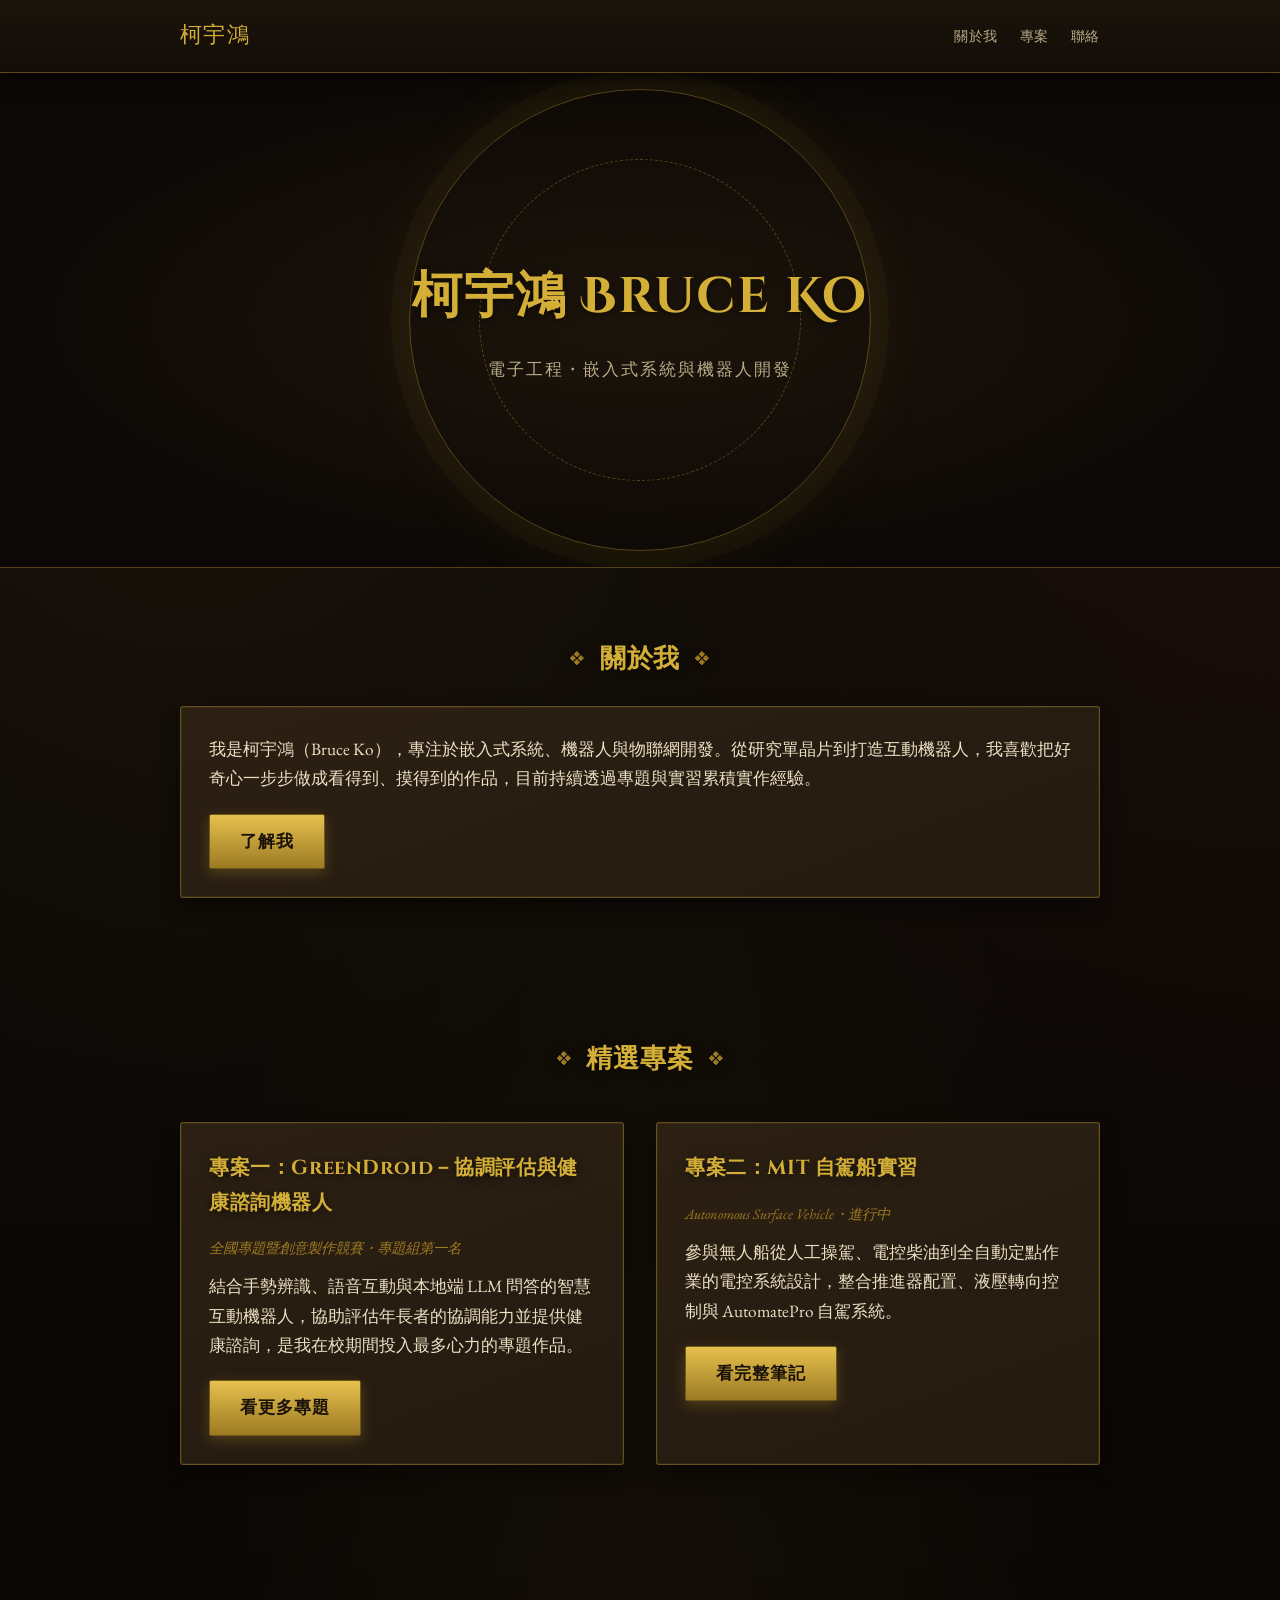
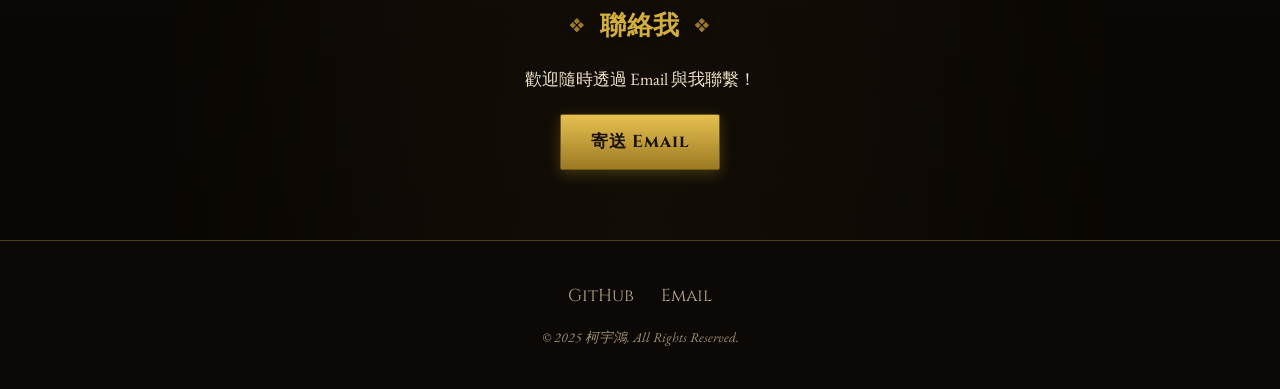
==== commit 17b6f12b: "能力值改為圓形數值圖、高中內容加上時期標籤、補上大一成績、新增大學專題實習完整筆記 - 能力值從長條圖改為 RPG 風格圓形數值圈 - 個人簡歷、自傳、實務專題、未來學習計畫、社團等高中時期內容統一加" ====
--- a/index.html
+++ b/index.html
@@ -72,7 +72,8 @@
                     <div class="project-card">
                         <h3>專案二：MIT 自駕船實習</h3>
                         <p class="tag">Autonomous Surface Vehicle・進行中</p>
-                        <p>目前參與 MIT 自駕船相關實習，投入感測器整合、嵌入式系統開發與自主導航測試，持續累積跨領域的機器人系統實作經驗。</p>
+                        <p>參與無人船從人工操駕、電控柴油到全自動定點作業的電控系統設計，整合推進器配置、液壓轉向控制與 AutomatePro 自駕系統。</p>
+                        <a href="about.html#uni-projects" class="btn">看完整筆記</a>
                     </div>
                 </div>
             </div>
--- a/style.css
+++ b/style.css
@@ -327,6 +327,169 @@
     letter-spacing: 0.04em;
 }
 
+/* --- 能力值 --- */
+.stat-grid {
+    display: grid;
+    grid-template-columns: repeat(auto-fit, minmax(140px, 1fr));
+    gap: 2rem;
+    margin-top: 2rem;
+    text-align: center;
+}
+
+.stat-circle {
+    --pct: 0;
+    width: 128px;
+    height: 128px;
+    margin: 0 auto 0.9rem;
+    border-radius: 50%;
+    background: conic-gradient(var(--primary-color) calc(var(--pct) * 3.6deg), rgba(255, 255, 255, 0.06) 0deg);
+    display: flex;
+    align-items: center;
+    justify-content: center;
+    position: relative;
+    box-shadow: 0 0 20px rgba(212, 175, 55, 0.12);
+}
+
+.stat-circle::before {
+    content: "";
+    position: absolute;
+    inset: 9px;
+    border-radius: 50%;
+    background: radial-gradient(circle at 35% 30%, var(--card-bg-color-alt), var(--card-bg-color));
+    border: 1px solid var(--primary-color-soft);
+}
+
+.stat-value {
+    position: relative;
+    z-index: 1;
+    font-family: var(--font-heading);
+    font-size: 1.6rem;
+    color: var(--primary-color);
+    text-shadow: 0 2px 6px rgba(0, 0, 0, 0.6);
+}
+
+.stat-name {
+    font-family: var(--font-heading);
+    letter-spacing: 0.03em;
+    font-size: 0.95rem;
+    color: var(--text-muted);
+}
+
+/* --- 時期標籤 --- */
+.era-note {
+    text-align: center;
+    font-family: var(--font-heading);
+    font-size: 0.75rem;
+    letter-spacing: 0.1em;
+    color: var(--primary-color-dark);
+    margin-top: -0.75rem;
+    margin-bottom: 1.5rem;
+}
+
+/* --- 卡片內子標題與清單 --- */
+.project-card h4 {
+    margin-top: 1.25rem;
+    margin-bottom: 0.5rem;
+    font-family: var(--font-heading);
+    color: var(--primary-color-dark);
+    font-size: 1rem;
+    letter-spacing: 0.03em;
+}
+
+.project-card ul {
+    margin: 0.5rem 0 0.75rem 1.25rem;
+}
+
+.project-card li {
+    margin-bottom: 0.4rem;
+}
+
+/* --- 大學成績 --- */
+.uni-grade-grid {
+    display: grid;
+    grid-template-columns: repeat(auto-fit, minmax(280px, 1fr));
+    gap: 2rem;
+    margin-top: 1rem;
+    text-align: left;
+}
+
+.uni-grade-grid .project-card h3 {
+    font-size: 1.05rem;
+}
+
+.uni-grade-grid .info-table {
+    min-width: 0;
+}
+
+.uni-grade-grid .info-table th:first-child,
+.uni-grade-grid .info-table td:first-child {
+    text-align: left;
+}
+
+.info-table tfoot td {
+    border-top: 2px solid var(--primary-color);
+    background: rgba(212, 175, 55, 0.08);
+    font-family: var(--font-heading);
+}
+
+/* --- 冒險日誌時間軸 --- */
+.timeline {
+    position: relative;
+    margin-top: 2.5rem;
+    text-align: left;
+}
+
+.timeline-item {
+    position: relative;
+    padding-left: 2.75rem;
+    padding-bottom: 2.75rem;
+}
+
+.timeline-item:last-child {
+    padding-bottom: 0;
+}
+
+.timeline-item::before {
+    content: "";
+    position: absolute;
+    left: 7px;
+    top: 22px;
+    bottom: -0.75rem;
+    width: 2px;
+    background: var(--primary-color-soft);
+}
+
+.timeline-item:last-child::before {
+    display: none;
+}
+
+.timeline-dot {
+    position: absolute;
+    left: 0;
+    top: 4px;
+    width: 16px;
+    height: 16px;
+    border-radius: 50%;
+    background: var(--bg-color);
+    border: 2px solid var(--primary-color);
+    box-shadow: 0 0 10px rgba(212, 175, 55, 0.5);
+}
+
+.timeline-date {
+    display: inline-block;
+    font-family: var(--font-heading);
+    color: var(--primary-color-dark);
+    font-size: 0.85rem;
+    letter-spacing: 0.06em;
+    margin-bottom: 0.3rem;
+}
+
+.timeline-item h3 {
+    margin-top: 0;
+    margin-bottom: 0.5rem;
+    font-size: 1.1rem;
+}
+
 /* --- 學習計畫 --- */
 .plan-grid {
     display: grid;
@@ -491,6 +654,18 @@
 
     .nav-links {
         margin-top: 1rem;
+        flex-wrap: wrap;
+        justify-content: center;
+        row-gap: 0.5rem;
+    }
+
+    .nav-links li {
+        margin: 0 10px;
+        white-space: nowrap;
+    }
+
+    .stat-grid {
+        gap: 1.5rem;
     }
 
     .hero-section h1,
